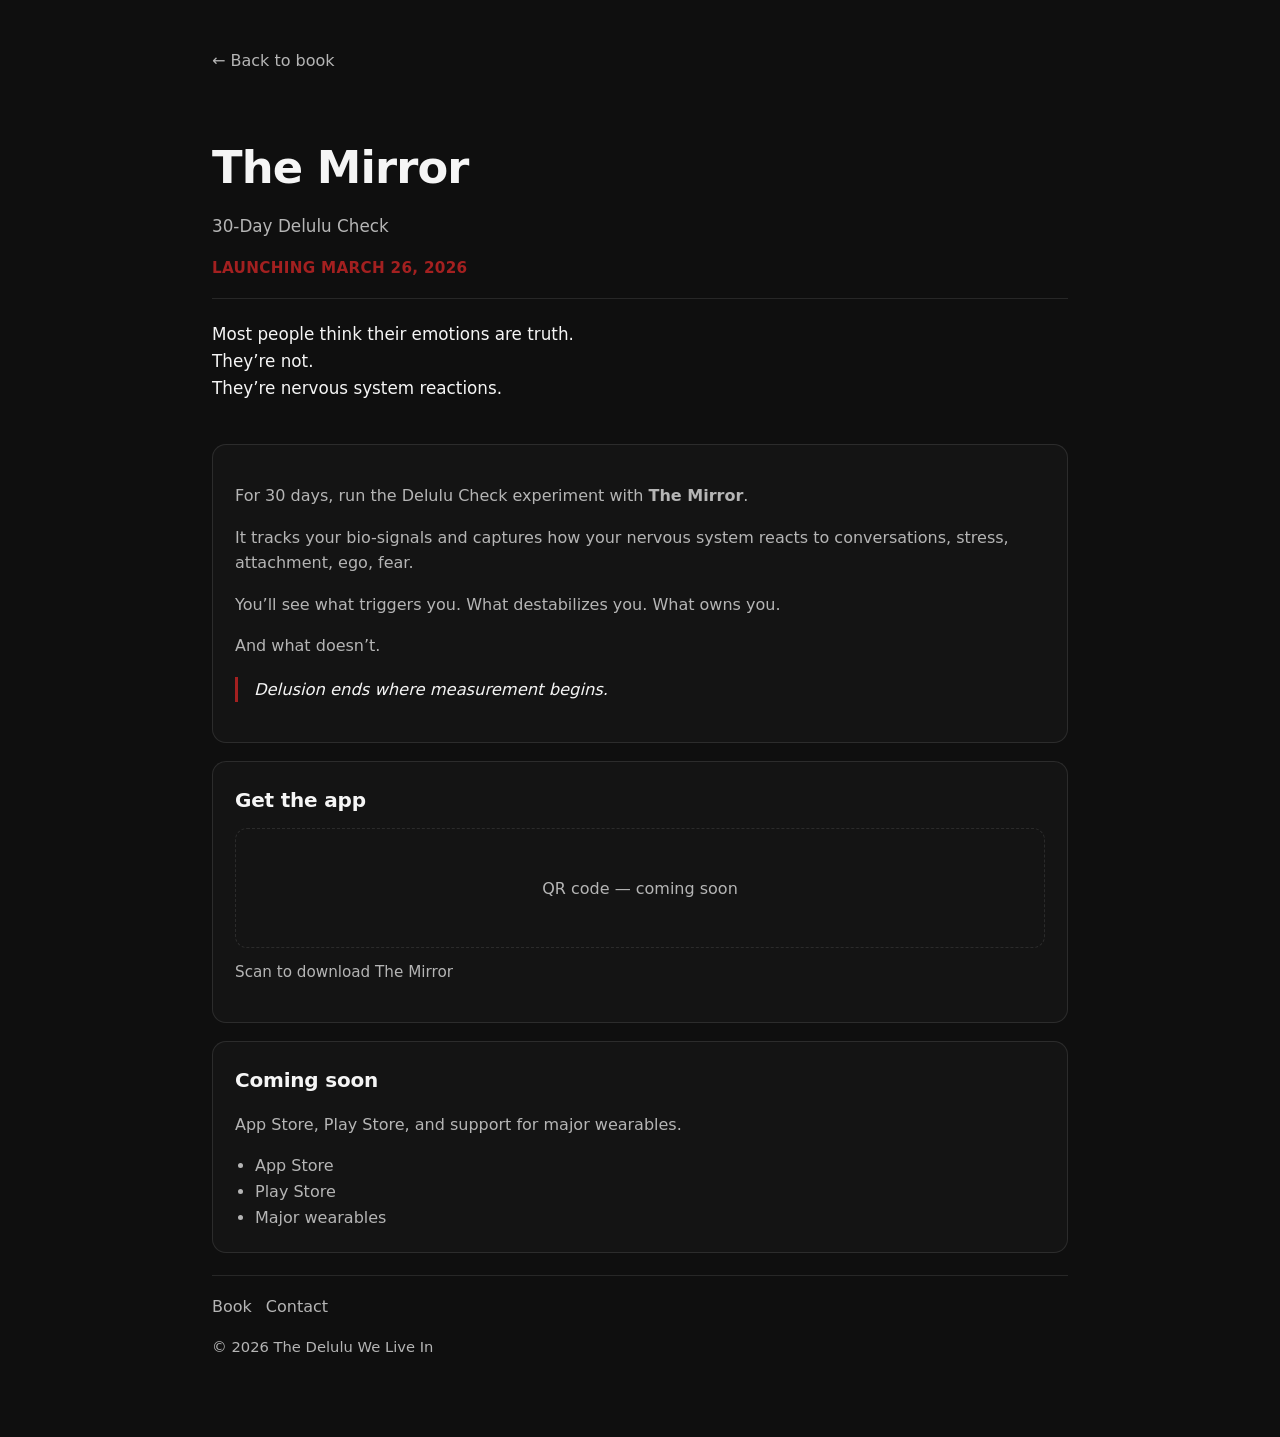
==== app.html @ 4b055ab0 "Revise app and book details across multiple files, updating the app title to "The Mirror" and its de" ====
<!DOCTYPE html>
<html lang="en">
<head>
  <meta charset="UTF-8" />
  <meta name="viewport" content="width=device-width, initial-scale=1.0"/>
  <title>The Mirror — 30-Day Delulu Check | The Delulu We Live In</title>
  <meta name="description" content="The Mirror — the companion app for The Delulu We Live In. A 30-day guided experience to confront the delusions you've been living with. Launching March 26, 2026." />
  <link rel="canonical" href="https://delulubook.com/app/" />
  <link rel="icon" type="image/png" href="images/favicon.png" />
  <link rel="stylesheet" href="style.css">
</head>
<body>

  <a class="skip-link" href="#main-content">Skip to content</a>

  <main id="main-content" class="container">
    <nav class="app-nav">
      <a href="./index.html" class="back-link">← Back to book</a>
    </nav>

    <section class="hero">
      <h1>The Mirror</h1>
      <p class="subtitle">30-Day Delulu Check</p>
      <p class="launch-date">Launching March 26, 2026</p>
    </section>

    <section class="intro">
      <p>
        Most people think their emotions are truth.<br/>
        They’re not.<br/>
        They’re nervous system reactions.
      </p>
    </section>

    <section class="panel">
      <p class="muted">
        For 30 days, run the Delulu Check experiment with <strong>The Mirror</strong>.
      </p>
      <p class="muted">
        It tracks your bio-signals and captures how your nervous system reacts to conversations, stress, attachment, ego, fear.
      </p>
      <p class="muted">
        You’ll see what triggers you. What destabilizes you. What owns you.
      </p>
      <p class="muted">
        And what doesn’t.
      </p>
      <blockquote class="pull-quote">
        Delusion ends where measurement begins.
      </blockquote>
    </section>

    <section class="panel">
      <h2>Get the app</h2>
      <div class="qr-placeholder">
        <p class="muted">QR code — coming soon</p>
      </div>
      <p class="micro">Scan to download The Mirror</p>
    </section>

    <section class="panel">
      <h2>Coming soon</h2>
      <p class="muted">
        App Store, Play Store, and support for major wearables.
      </p>
      <ul class="coming-soon-list">
        <li>App Store</li>
        <li>Play Store</li>
        <li>Major wearables</li>
      </ul>
    </section>

    <footer class="footer">
      <div class="footer-links">
        <a href="./index.html">Book</a>
        <a href="./index.html#contact">Contact</a>
      </div>
      <p class="tiny muted">© <span id="year"></span> The Delulu We Live In</p>
    </footer>
  </main>

  <script>
    document.getElementById("year").textContent = new Date().getFullYear();
  </script>
</body>
</html>
---- style.css ----
:root {
  --bg: #0f0f0f;
  --panel: #141414;
  --fg: #f5f5f5;
  --muted: #b5b5b5;
  --border: rgba(255,255,255,0.10);
  --accent: #ffffff;
  --red: #a32020;
  --red-glow: rgba(163,32,32,0.15);
}

* { box-sizing: border-box; }

html { scroll-behavior: smooth; }

.skip-link {
  position: absolute;
  top: -100px;
  left: 0;
  padding: 10px 16px;
  background: var(--fg);
  color: var(--bg);
  font-weight: 600;
  text-decoration: none;
  z-index: 100;
  transition: top 0.2s ease;
}

.skip-link:focus {
  top: 0;
}

body {
  margin: 0;
  background: var(--bg);
  color: var(--fg);
  font-family: system-ui, -apple-system, BlinkMacSystemFont, "Segoe UI", Roboto, sans-serif;
  line-height: 1.6;
}

.container {
  max-width: 900px;
  margin: 0 auto;
  padding: 48px 22px 64px;
}

.hero {
  padding: 34px 0 18px;
  border-bottom: 1px solid var(--border);
}

.hero-logo {
  display: block;
  margin: 0 auto 18px;
  border-radius: 50%;
}

.hero-cover {
  display: block;
  width: 100%;
  max-width: 260px;
  height: auto;
  margin: 0 auto 24px;
  border-radius: 8px;
  border: 1px solid var(--border);
  box-shadow: 0 12px 40px rgba(0, 0, 0, 0.4), 0 0 60px var(--red-glow);
}

h1 {
  margin: 0 0 10px;
  font-size: clamp(2.1rem, 3.5vw, 3rem);
  letter-spacing: -0.02em;
}

.subtitle {
  margin: 0;
  font-size: 1.05rem;
  color: var(--muted);
}

.hero-teaser {
  margin: 14px auto 0;
  font-size: 1rem;
  color: var(--muted);
  font-style: italic;
  max-width: 28em;
}

.author {
  margin: 10px 0 0;
  color: var(--muted);
}

.launch-date {
  margin: 16px 0 0;
  font-size: 0.95rem;
  font-weight: 600;
  color: var(--red);
  letter-spacing: 0.02em;
  text-transform: uppercase;
}

.hero-cta {
  display: flex;
  gap: 12px;
  flex-wrap: wrap;
  margin-top: 18px;
}

.micro {
  margin-top: 12px;
  color: var(--muted);
  font-size: 0.95rem;
}

.intro {
  padding: 22px 0 10px;
}

.intro p {
  margin: 0 0 14px;
  font-size: 1.05rem;
}

.intro-more {
  color: var(--muted);
  font-size: 1rem;
}

.pull-quote {
  margin: 18px 0;
  padding: 0 0 0 16px;
  border-left: 3px solid var(--red);
  font-style: italic;
  color: var(--fg);
  font-size: 1.02rem;
  line-height: 1.55;
}

.pull-quote.panel-quote {
  margin: 14px 0 18px;
  font-size: 0.98rem;
  color: var(--muted);
}

.panel {
  margin-top: 18px;
  padding: 22px;
  background: var(--panel);
  border: 1px solid var(--border);
  border-radius: 14px;
}

.panel h2 {
  margin: 0 0 10px;
  font-size: 1.25rem;
  letter-spacing: -0.01em;
}

.panel h3 {
  margin: 0 0 8px;
  font-size: 1.1rem;
  letter-spacing: -0.01em;
}

.panel-divider {
  margin: 22px 0;
  border: 0;
  border-top: 1px solid var(--border);
}

.muted { color: var(--muted); }
.tiny { font-size: 0.92rem; }
.actions { margin-top: 12px; }

.grid {
  display: grid;
  grid-template-columns: repeat(2, minmax(0, 1fr));
  gap: 12px;
  margin-top: 14px;
}

@media (max-width: 680px) {
  .grid { grid-template-columns: 1fr; }
}

.card {
  display: block;
  padding: 16px;
  border-radius: 12px;
  border: 1px solid var(--border);
  background: rgba(255,255,255,0.02);
  text-decoration: none;
  color: var(--fg);
  transition: transform 120ms ease, background 120ms ease, border-color 120ms ease;
}

.card:hover {
  transform: translateY(-1px);
  background: rgba(255,255,255,0.04);
  border-color: rgba(255,255,255,0.18);
  box-shadow: 0 4px 20px var(--red-glow);
}

.card-title {
  font-weight: 600;
  margin-bottom: 2px;
}

.card-meta {
  color: var(--muted);
  font-size: 0.95rem;
}

.btn {
  display: inline-flex;
  align-items: center;
  justify-content: center;
  padding: 10px 14px;
  border-radius: 12px;
  border: 1px solid var(--border);
  text-decoration: none;
  color: var(--fg);
  font-weight: 600;
  letter-spacing: -0.01em;
  cursor: pointer;
  background: rgba(255,255,255,0.03);
}

.btn:hover {
  border-color: rgba(255,255,255,0.20);
  background: rgba(255,255,255,0.05);
}

.btn-primary {
  background: var(--accent);
  color: #0f0f0f;
  border-color: rgba(255,255,255,0.35);
}

.btn-primary:hover {
  background: rgba(255,255,255,0.92);
}

.btn-secondary {
  background: rgba(255,255,255,0.04);
}

.site-form label {
  display: block;
  margin-bottom: 6px;
  font-size: 0.95rem;
  color: var(--muted);
}

.notify-form {
  display: flex;
  gap: 10px;
  flex-wrap: wrap;
  align-items: flex-end;
  margin-top: 12px;
}

.notify-form label { margin-bottom: 0; margin-right: 0; }

.notify-form input[type="email"] {
  flex: 1 1 260px;
  padding: 10px 12px;
  border-radius: 12px;
  border: 1px solid var(--border);
  background: rgba(255,255,255,0.03);
  color: var(--fg);
  outline: none;
}

.notify-form input[type="email"]::placeholder {
  color: rgba(245,245,245,0.55);
}

.notify-form input[type="email"]:focus {
  border-color: rgba(255,255,255,0.25);
}

.contact-form {
  display: flex;
  flex-direction: column;
  gap: 12px;
  max-width: 420px;
  margin-top: 12px;
}

.contact-form input[type="email"],
.contact-form textarea {
  width: 100%;
  padding: 10px 12px;
  border-radius: 12px;
  border: 1px solid var(--border);
  background: rgba(255,255,255,0.03);
  color: var(--fg);
  font: inherit;
  outline: none;
  resize: vertical;
}

.contact-form textarea {
  min-height: 100px;
}

.contact-form input[type="email"]::placeholder,
.contact-form textarea::placeholder {
  color: rgba(245,245,245,0.55);
}

.contact-form input[type="email"]:focus,
.contact-form textarea:focus {
  border-color: rgba(255,255,255,0.25);
}

.impact-box {
  margin-top: 12px;
  border: 1px solid var(--border);
  border-radius: 12px;
  overflow: hidden;
}

.impact-row {
  display: flex;
  justify-content: space-between;
  gap: 14px;
  padding: 12px 14px;
  background: rgba(255,255,255,0.02);
  border-top: 1px solid var(--border);
}

.impact-row:first-child { border-top: 0; }

.impact-label { color: var(--muted); }
.impact-value { font-weight: 600; }

.footer {
  margin-top: 22px;
  padding-top: 18px;
  border-top: 1px solid var(--border);
}

.footer-brand {
  display: flex;
  align-items: center;
  gap: 8px;
  margin-bottom: 10px;
}

.footer-logo {
  border-radius: 50%;
}

.footer-links {
  display: flex;
  gap: 14px;
  flex-wrap: wrap;
  margin-bottom: 10px;
}

.footer a {
  color: var(--muted);
  text-decoration: none;
}

.footer a:hover { color: var(--fg); }

.back-link {
  color: var(--muted);
  text-decoration: none;
}

.back-link:hover { color: var(--fg); }

.app-nav {
  margin-bottom: 24px;
}

.qr-placeholder {
  min-height: 120px;
  display: flex;
  align-items: center;
  justify-content: center;
  padding: 24px;
  border: 1px dashed var(--border);
  border-radius: 12px;
  margin: 12px 0;
}

.qr-placeholder img {
  display: block;
}

.coming-soon-list {
  margin: 12px 0 0;
  padding-left: 1.25em;
  color: var(--muted);
}

.launch-badge {
  display: inline-block;
  margin-top: 10px;
  padding: 6px 14px;
  font-size: 0.92rem;
  font-weight: 600;
  color: var(--fg);
  background: var(--red);
  border-radius: 8px;
}

.panel-highlight {
  border-color: var(--red);
  background: linear-gradient(135deg, var(--panel), rgba(163,32,32,0.08));
}

.sr-only {
  position: absolute;
  width: 1px;
  height: 1px;
  padding: 0;
  margin: -1px;
  overflow: hidden;
  clip: rect(0,0,0,0);
  white-space: nowrap;
  border: 0;
}
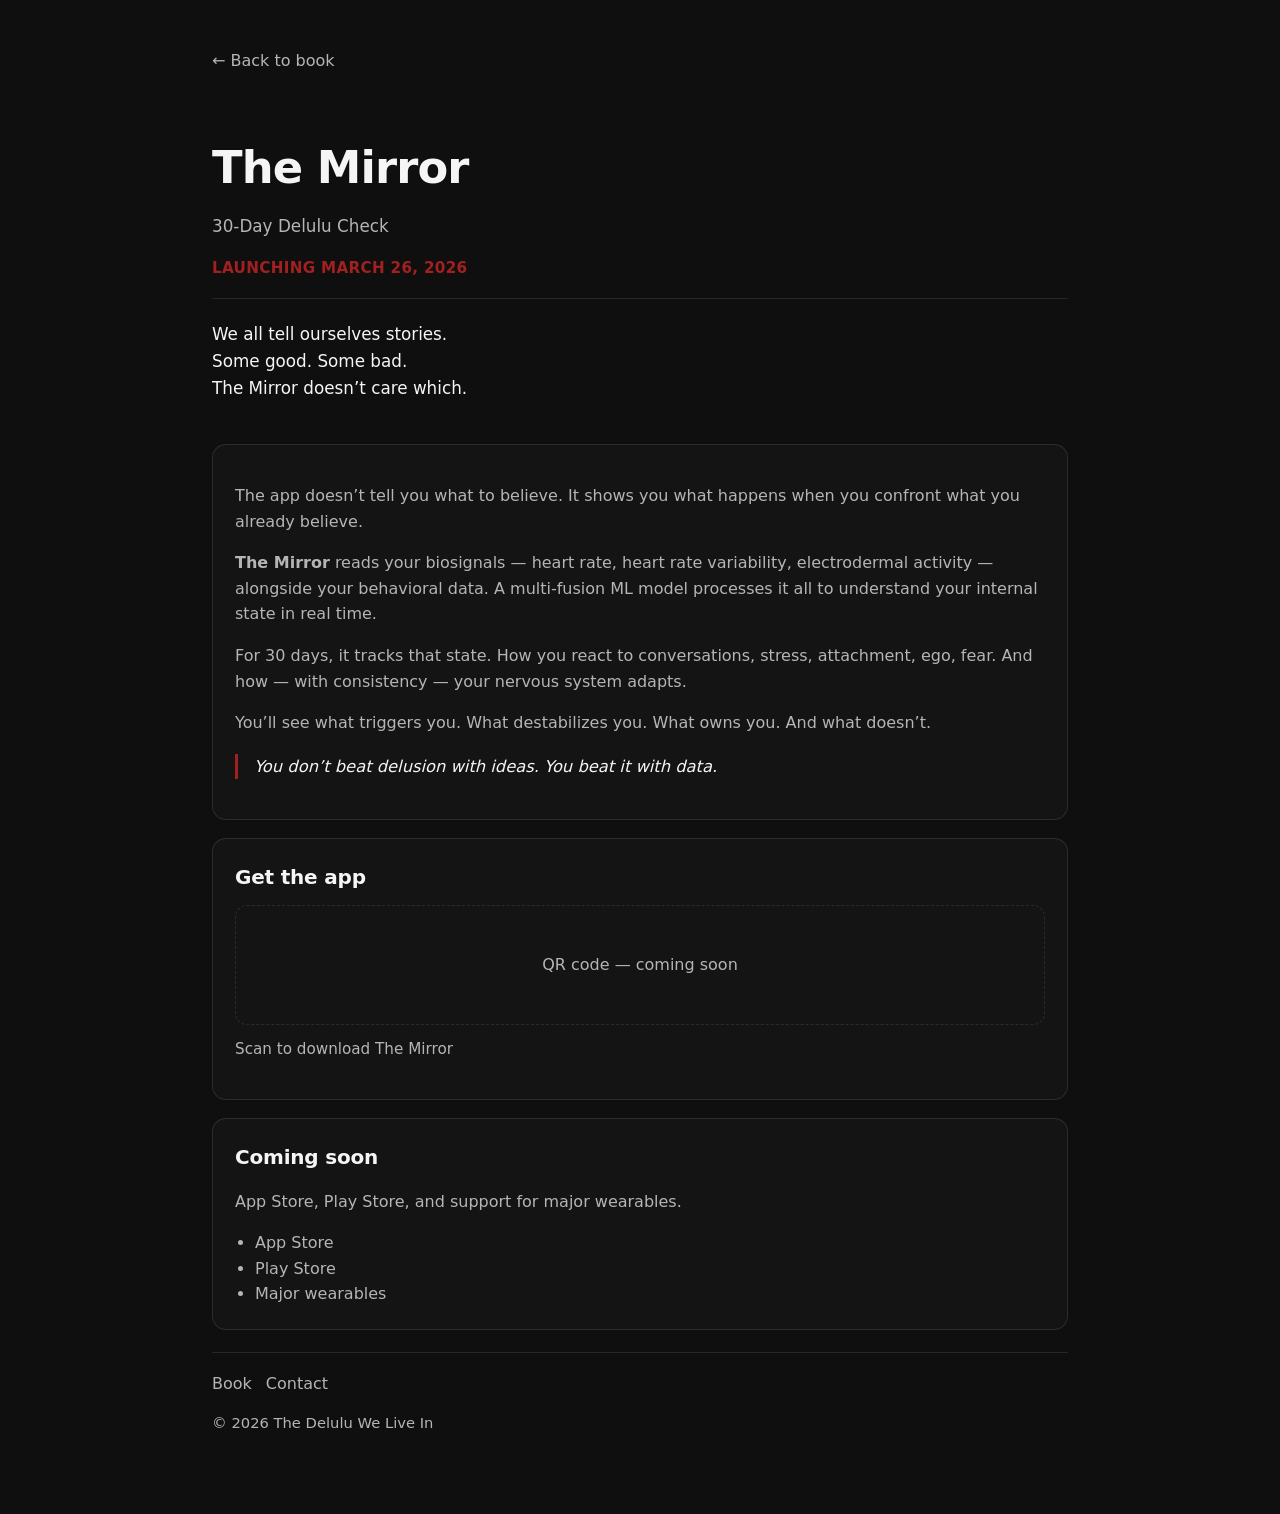
==== commit 8c3f5009: "Revise content across app.html, index.html, and style.css to enhance messaging for "The Mirror" app," ====
--- a/app.html
+++ b/app.html
@@ -26,27 +26,27 @@
 
     <section class="intro">
       <p>
-        Most people think their emotions are truth.<br/>
-        They’re not.<br/>
-        They’re nervous system reactions.
+        We all tell ourselves stories.<br/>
+        Some good. Some bad.<br/>
+        The Mirror doesn’t care which.
       </p>
     </section>
 
     <section class="panel">
       <p class="muted">
-        For 30 days, run the Delulu Check experiment with <strong>The Mirror</strong>.
+        The app doesn’t tell you what to believe. It shows you what happens when you confront what you already believe.
       </p>
       <p class="muted">
-        It tracks your bio-signals and captures how your nervous system reacts to conversations, stress, attachment, ego, fear.
+        <strong>The Mirror</strong> reads your biosignals — heart rate, heart rate variability, electrodermal activity — alongside your behavioral data. A multi-fusion ML model processes it all to understand your internal state in real time.
       </p>
       <p class="muted">
-        You’ll see what triggers you. What destabilizes you. What owns you.
+        For 30 days, it tracks that state. How you react to conversations, stress, attachment, ego, fear. And how — with consistency — your nervous system adapts.
       </p>
       <p class="muted">
-        And what doesn’t.
+        You’ll see what triggers you. What destabilizes you. What owns you. And what doesn’t.
       </p>
       <blockquote class="pull-quote">
-        Delusion ends where measurement begins.
+        You don’t beat delusion with ideas. You beat it with data.
       </blockquote>
     </section>
 
--- a/style.css
+++ b/style.css
@@ -400,6 +400,93 @@
   color: var(--muted);
 }
 
+.story {
+  padding: 22px 0;
+}
+
+.story p {
+  margin: 0 0 6px;
+  font-size: 1.05rem;
+  color: var(--muted);
+  line-height: 1.6;
+}
+
+.story strong {
+  color: var(--fg);
+}
+
+.story em {
+  color: var(--fg);
+}
+
+.story-signature {
+  margin-top: 28px !important;
+  font-size: 1.1rem;
+  font-style: italic;
+  color: var(--fg) !important;
+  letter-spacing: 0.01em;
+}
+
+.story-divider {
+  margin: 28px 0;
+  border: 0;
+  border-top: 1px solid var(--border);
+}
+
+/* --- Editions section --- */
+
+.editions-intro {
+  margin-bottom: 0;
+}
+
+.editions-intro p {
+  margin: 0 0 4px;
+  font-size: 1.02rem;
+  color: var(--muted);
+  line-height: 1.6;
+}
+
+.editions-intro strong {
+  color: var(--fg);
+}
+
+.edition-card {
+  margin-top: 22px;
+  padding: 18px 0 0 18px;
+  border-left: 3px solid var(--border);
+}
+
+.edition-card h3 {
+  margin: 0 0 2px;
+  font-size: 1.1rem;
+  color: var(--fg);
+}
+
+.edition-spec {
+  display: inline-block;
+  margin-bottom: 10px;
+  font-size: 0.88rem;
+  color: var(--muted);
+  letter-spacing: 0.02em;
+  text-transform: uppercase;
+}
+
+.edition-card p {
+  margin: 0 0 4px;
+  font-size: 1rem;
+  color: var(--muted);
+  line-height: 1.6;
+}
+
+.edition-card strong {
+  color: var(--fg);
+}
+
+.edition-original  { border-left-color: #c0392b; }
+.edition-archive   { border-left-color: #2e86c1; }
+.edition-personal  { border-left-color: #b5b5b5; }
+.edition-premium   { border-left-color: #d4a843; }
+
 .launch-badge {
   display: inline-block;
   margin-top: 10px;
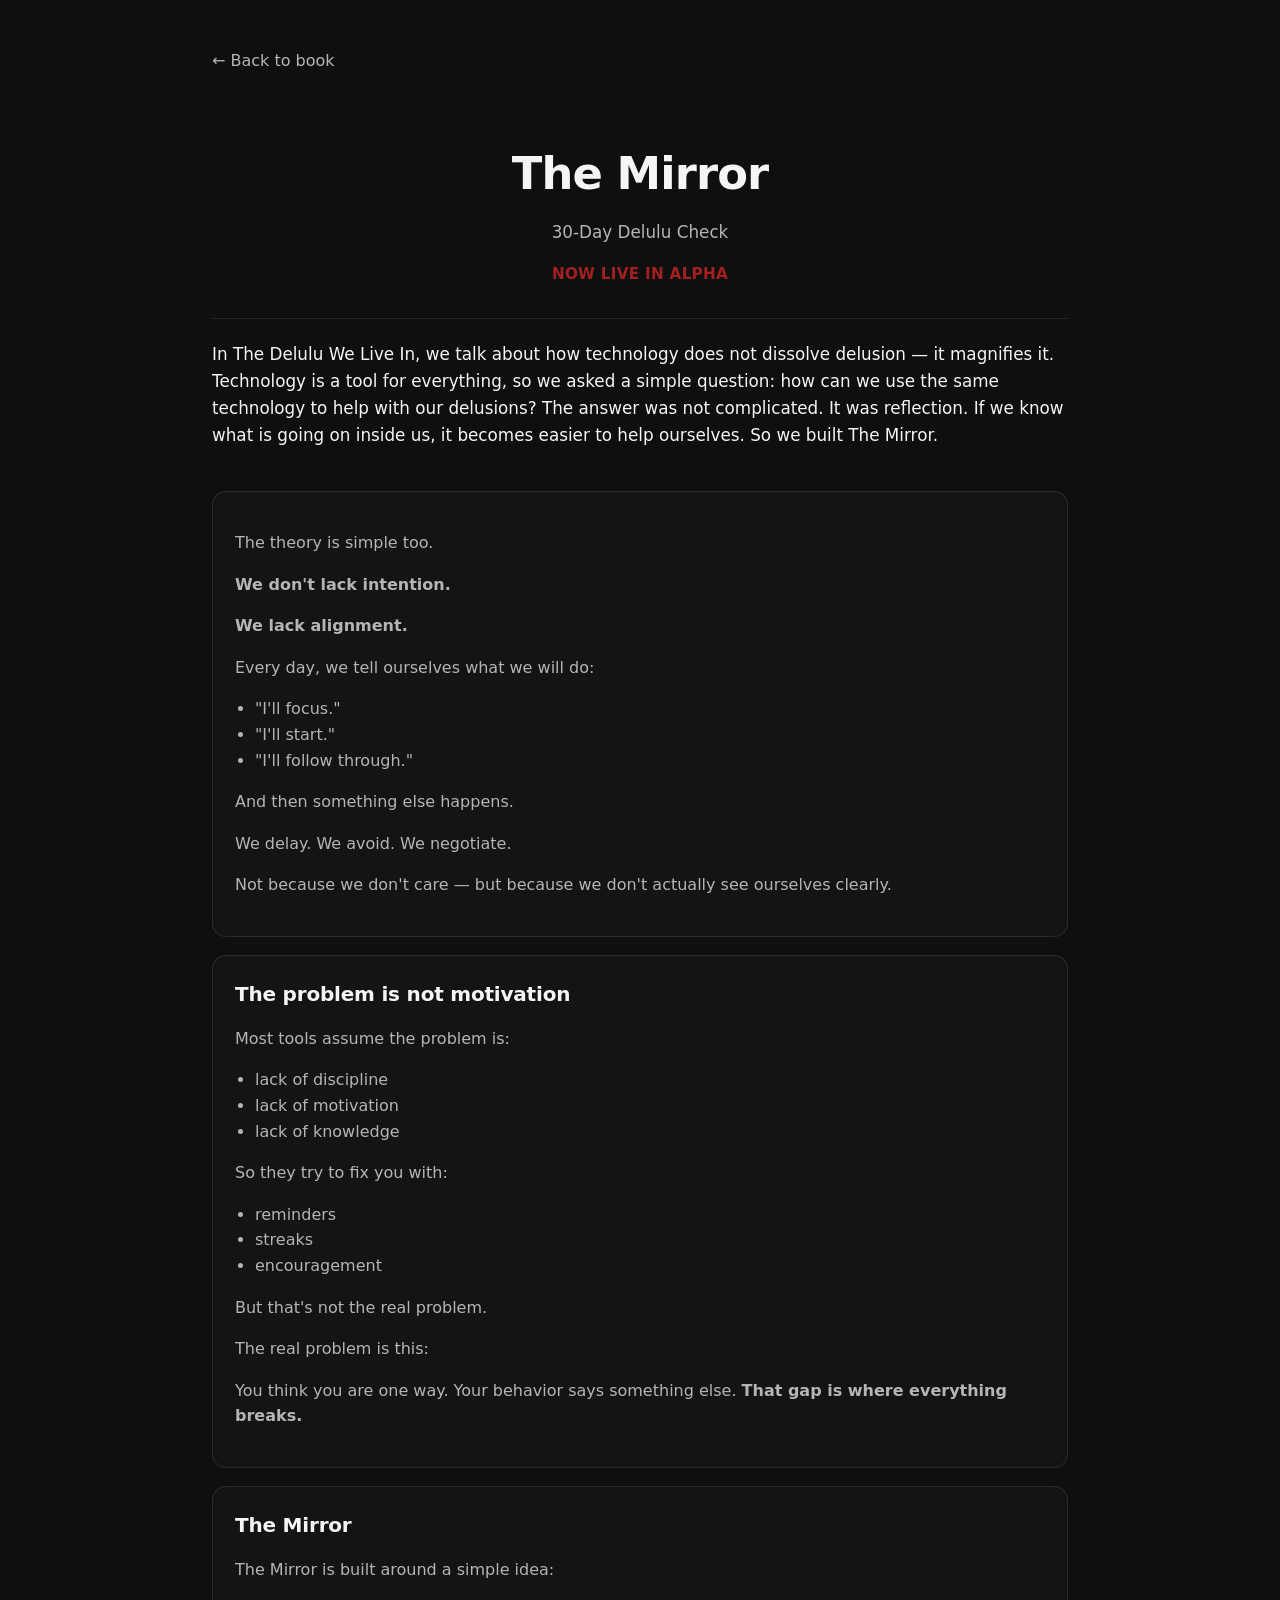
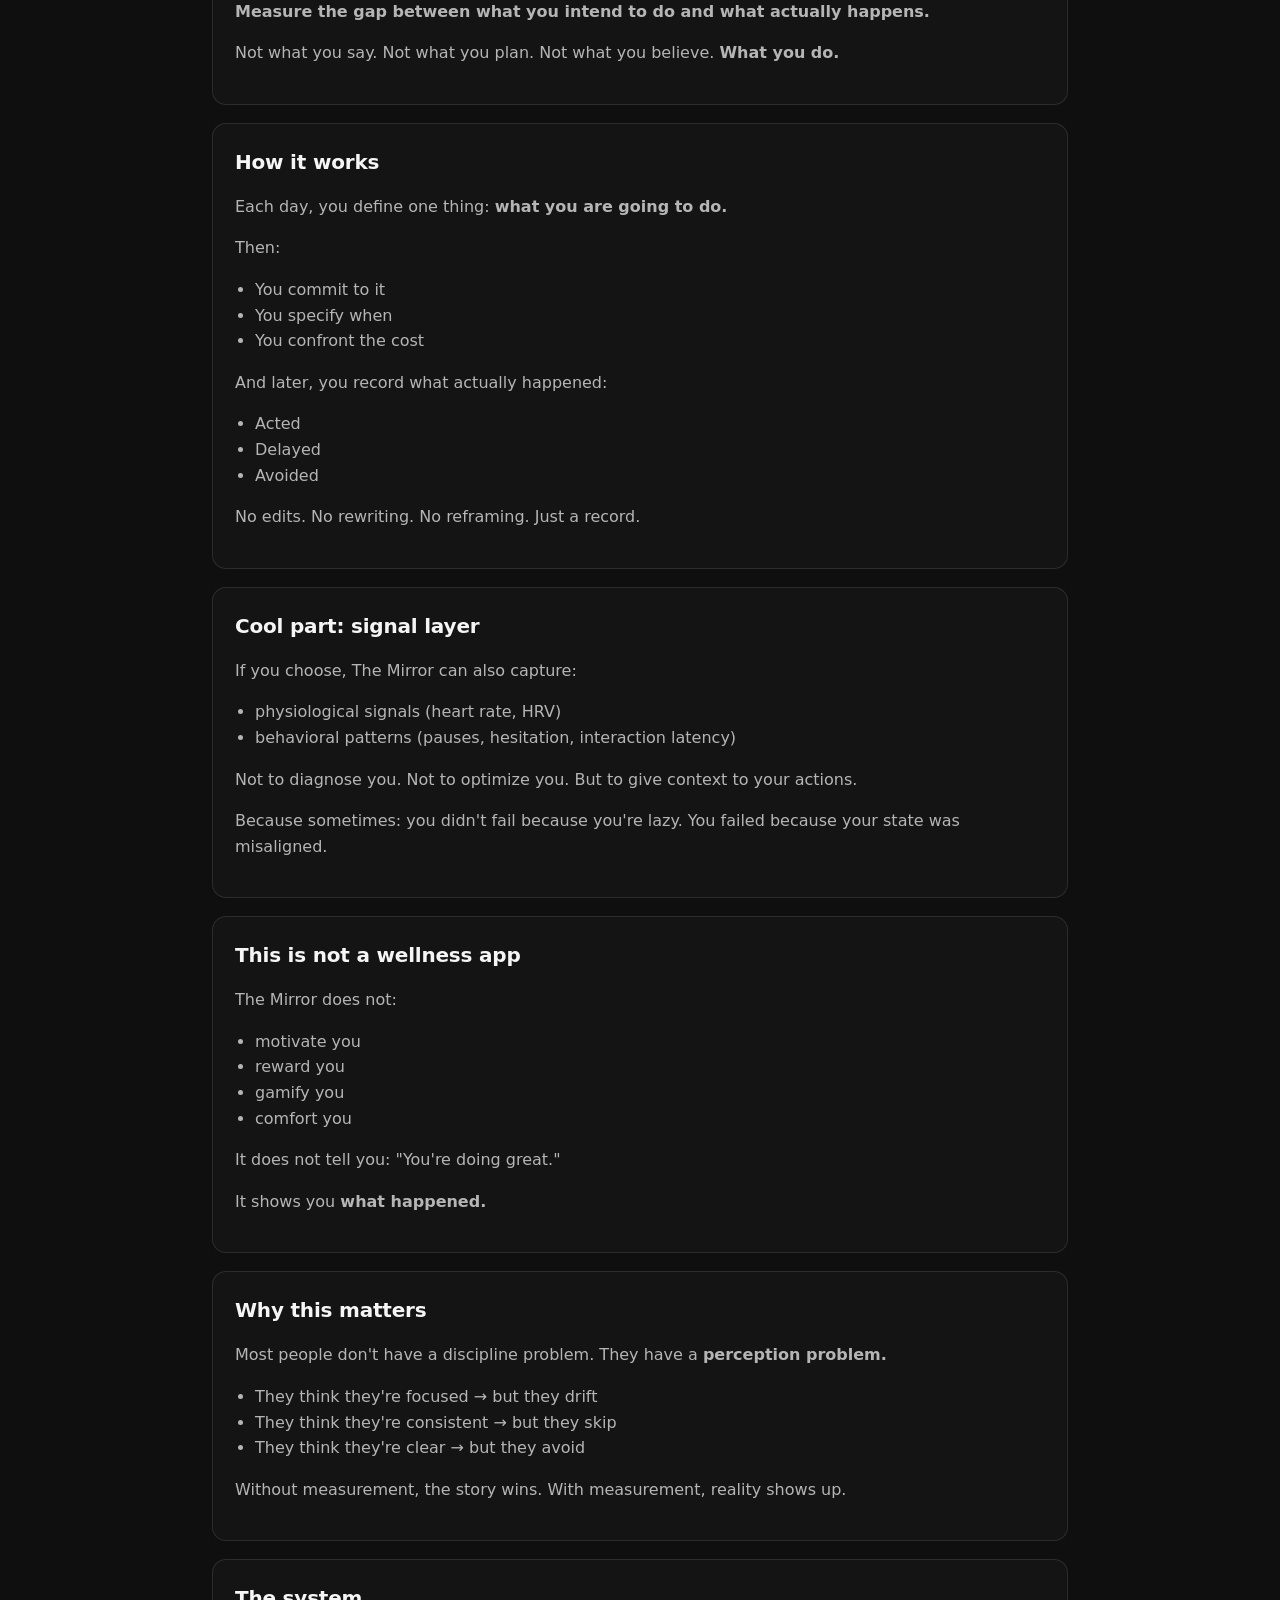
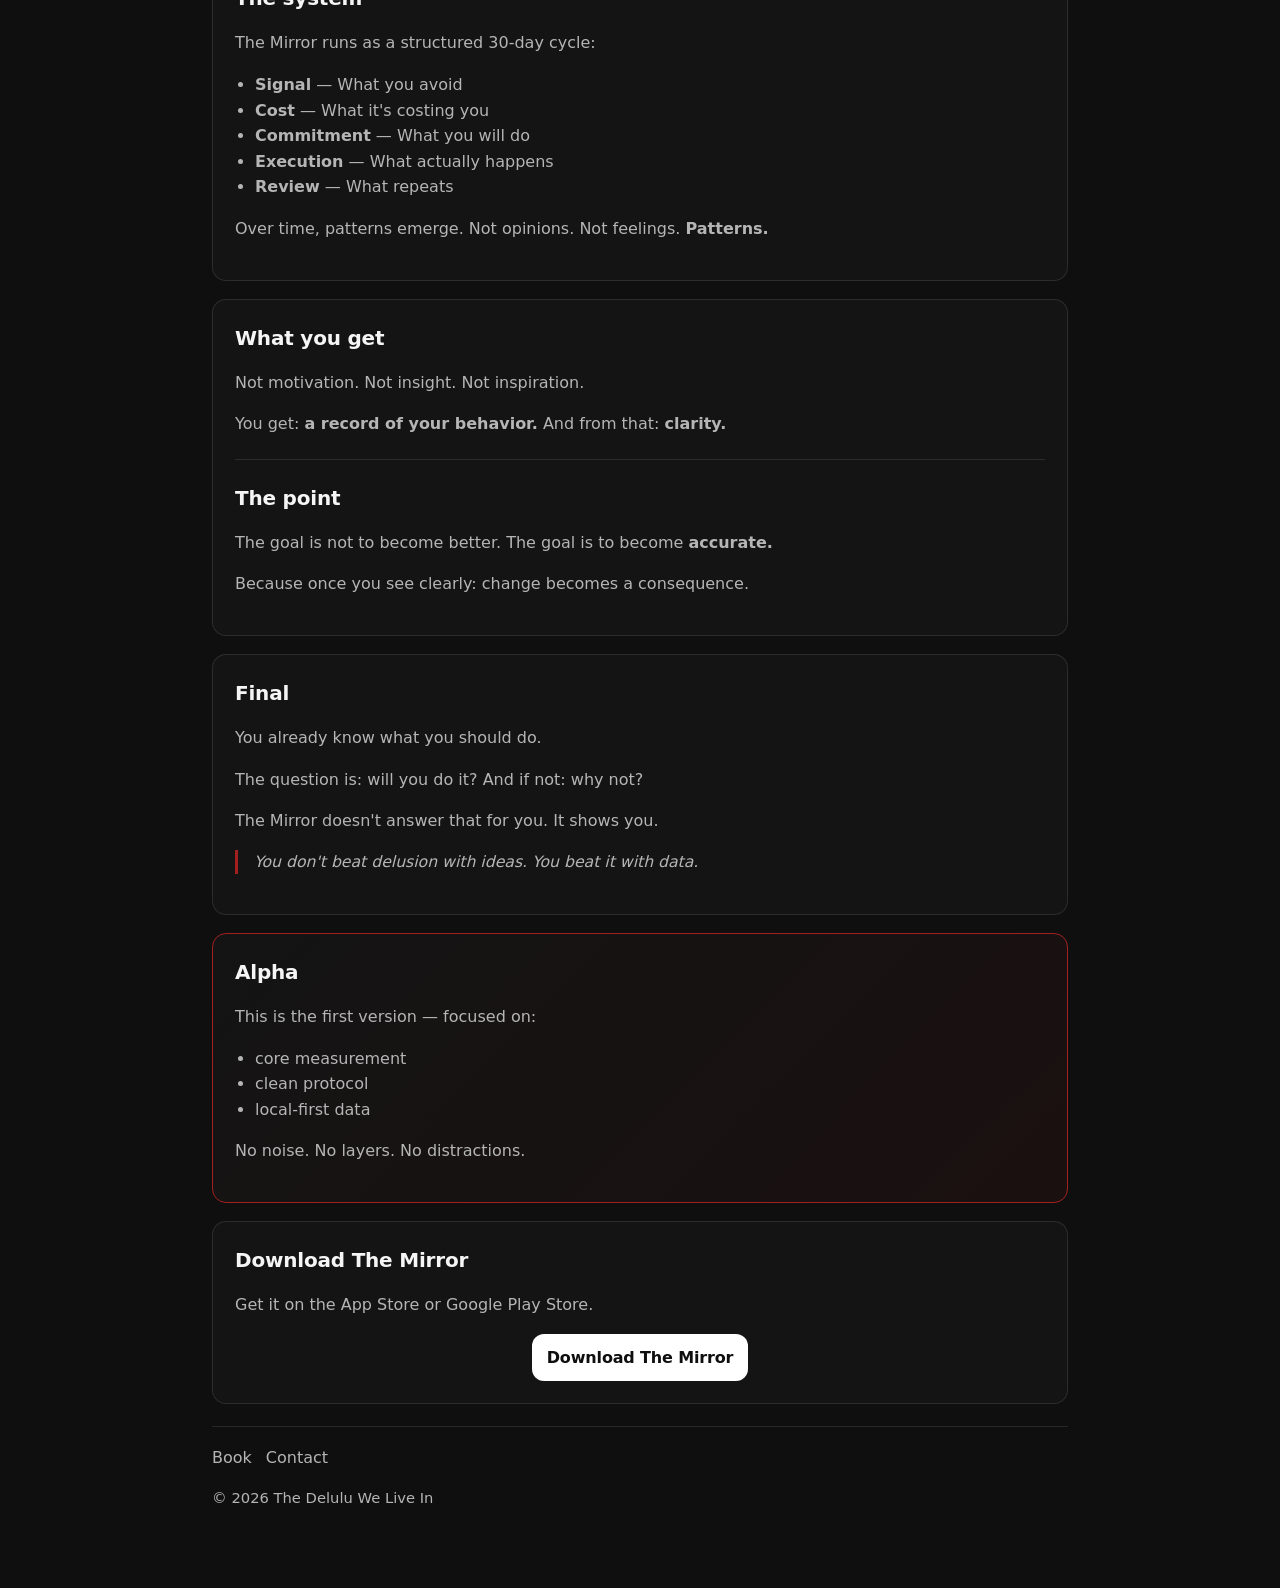
==== commit 4274f696: "Revise content in app.html and index.html to enhance messaging for "The Mirror" app, updating the de" ====
--- a/app.html
+++ b/app.html
@@ -4,7 +4,7 @@
   <meta charset="UTF-8" />
   <meta name="viewport" content="width=device-width, initial-scale=1.0"/>
   <title>The Mirror — 30-Day Delulu Check | The Delulu We Live In</title>
-  <meta name="description" content="The Mirror — the companion app for The Delulu We Live In. A 30-day guided experience to confront the delusions you've been living with. Launching March 26, 2026." />
+  <meta name="description" content="The Mirror — companion app for The Delulu We Live In. Measure the gap between what you intend and what you do. Alpha: core measurement, clean protocol, local-first data." />
   <link rel="canonical" href="https://delulubook.com/app/" />
   <link rel="icon" type="image/png" href="images/favicon.png" />
   <link rel="stylesheet" href="style.css">
@@ -21,53 +21,159 @@
     <section class="hero">
       <h1>The Mirror</h1>
       <p class="subtitle">30-Day Delulu Check</p>
-      <p class="launch-date">Launching March 26, 2026</p>
+      <p class="launch-date">Now live in Alpha</p>
     </section>
 
     <section class="intro">
       <p>
-        We all tell ourselves stories.<br/>
-        Some good. Some bad.<br/>
-        The Mirror doesn’t care which.
+        In The Delulu We Live In, we talk about how technology does not dissolve delusion — it magnifies it. Technology is a tool for everything, so we asked a simple question: how can we use the same technology to help with our delusions? The answer was not complicated. It was reflection. If we know what is going on inside us, it becomes easier to help ourselves. So we built The Mirror.
       </p>
     </section>
 
     <section class="panel">
-      <p class="muted">
-        The app doesn’t tell you what to believe. It shows you what happens when you confront what you already believe.
-      </p>
-      <p class="muted">
-        <strong>The Mirror</strong> reads your biosignals — heart rate, heart rate variability, electrodermal activity — alongside your behavioral data. A multi-fusion ML model processes it all to understand your internal state in real time.
-      </p>
-      <p class="muted">
-        For 30 days, it tracks that state. How you react to conversations, stress, attachment, ego, fear. And how — with consistency — your nervous system adapts.
-      </p>
-      <p class="muted">
-        You’ll see what triggers you. What destabilizes you. What owns you. And what doesn’t.
-      </p>
-      <blockquote class="pull-quote">
-        You don’t beat delusion with ideas. You beat it with data.
+      <p class="muted">The theory is simple too.</p>
+      <p class="muted"><strong>We don't lack intention.</strong></p>
+      <p class="muted"><strong>We lack alignment.</strong></p>
+      <p class="muted">Every day, we tell ourselves what we will do:</p>
+      <ul class="coming-soon-list">
+        <li>"I'll focus."</li>
+        <li>"I'll start."</li>
+        <li>"I'll follow through."</li>
+      </ul>
+      <p class="muted">And then something else happens.</p>
+      <p class="muted">We delay. We avoid. We negotiate.</p>
+      <p class="muted">Not because we don't care — but because we don't actually see ourselves clearly.</p>
+    </section>
+
+    <section class="panel">
+      <h2>The problem is not motivation</h2>
+      <p class="muted">Most tools assume the problem is:</p>
+      <ul class="coming-soon-list">
+        <li>lack of discipline</li>
+        <li>lack of motivation</li>
+        <li>lack of knowledge</li>
+      </ul>
+      <p class="muted">So they try to fix you with:</p>
+      <ul class="coming-soon-list">
+        <li>reminders</li>
+        <li>streaks</li>
+        <li>encouragement</li>
+      </ul>
+      <p class="muted">But that's not the real problem.</p>
+      <p class="muted">The real problem is this:</p>
+      <p class="muted">You think you are one way. Your behavior says something else. <strong>That gap is where everything breaks.</strong></p>
+    </section>
+
+    <section class="panel">
+      <h2>The Mirror</h2>
+      <p class="muted">The Mirror is built around a simple idea:</p>
+      <p class="muted"><strong>Measure the gap between what you intend to do and what actually happens.</strong></p>
+      <p class="muted">Not what you say. Not what you plan. Not what you believe. <strong>What you do.</strong></p>
+    </section>
+
+    <section class="panel">
+      <h2>How it works</h2>
+      <p class="muted">Each day, you define one thing: <strong>what you are going to do.</strong></p>
+      <p class="muted">Then:</p>
+      <ul class="coming-soon-list">
+        <li>You commit to it</li>
+        <li>You specify when</li>
+        <li>You confront the cost</li>
+      </ul>
+      <p class="muted">And later, you record what actually happened:</p>
+      <ul class="coming-soon-list">
+        <li>Acted</li>
+        <li>Delayed</li>
+        <li>Avoided</li>
+      </ul>
+      <p class="muted">No edits. No rewriting. No reframing. Just a record.</p>
+    </section>
+
+    <section class="panel">
+      <h2>Cool part: signal layer</h2>
+      <p class="muted">If you choose, The Mirror can also capture:</p>
+      <ul class="coming-soon-list">
+        <li>physiological signals (heart rate, HRV)</li>
+        <li>behavioral patterns (pauses, hesitation, interaction latency)</li>
+      </ul>
+      <p class="muted">Not to diagnose you. Not to optimize you. But to give context to your actions.</p>
+      <p class="muted">Because sometimes: you didn't fail because you're lazy. You failed because your state was misaligned.</p>
+    </section>
+
+    <section class="panel">
+      <h2>This is not a wellness app</h2>
+      <p class="muted">The Mirror does not:</p>
+      <ul class="coming-soon-list">
+        <li>motivate you</li>
+        <li>reward you</li>
+        <li>gamify you</li>
+        <li>comfort you</li>
+      </ul>
+      <p class="muted">It does not tell you: "You're doing great."</p>
+      <p class="muted">It shows you <strong>what happened.</strong></p>
+    </section>
+
+    <section class="panel">
+      <h2>Why this matters</h2>
+      <p class="muted">Most people don't have a discipline problem. They have a <strong>perception problem.</strong></p>
+      <ul class="coming-soon-list">
+        <li>They think they're focused → but they drift</li>
+        <li>They think they're consistent → but they skip</li>
+        <li>They think they're clear → but they avoid</li>
+      </ul>
+      <p class="muted">Without measurement, the story wins. With measurement, reality shows up.</p>
+    </section>
+
+    <section class="panel">
+      <h2>The system</h2>
+      <p class="muted">The Mirror runs as a structured 30-day cycle:</p>
+      <ul class="coming-soon-list">
+        <li><strong>Signal</strong> — What you avoid</li>
+        <li><strong>Cost</strong> — What it's costing you</li>
+        <li><strong>Commitment</strong> — What you will do</li>
+        <li><strong>Execution</strong> — What actually happens</li>
+        <li><strong>Review</strong> — What repeats</li>
+      </ul>
+      <p class="muted">Over time, patterns emerge. Not opinions. Not feelings. <strong>Patterns.</strong></p>
+    </section>
+
+    <section class="panel">
+      <h2>What you get</h2>
+      <p class="muted">Not motivation. Not insight. Not inspiration.</p>
+      <p class="muted">You get: <strong>a record of your behavior.</strong> And from that: <strong>clarity.</strong></p>
+      <hr class="panel-divider" />
+      <h2>The point</h2>
+      <p class="muted">The goal is not to become better. The goal is to become <strong>accurate.</strong></p>
+      <p class="muted">Because once you see clearly: change becomes a consequence.</p>
+    </section>
+
+    <section class="panel">
+      <h2>Final</h2>
+      <p class="muted">You already know what you should do.</p>
+      <p class="muted">The question is: will you do it? And if not: why not?</p>
+      <p class="muted">The Mirror doesn't answer that for you. It shows you.</p>
+      <blockquote class="pull-quote panel-quote">
+        You don't beat delusion with ideas. You beat it with data.
       </blockquote>
     </section>
 
-    <section class="panel">
-      <h2>Get the app</h2>
-      <div class="qr-placeholder">
-        <p class="muted">QR code — coming soon</p>
-      </div>
-      <p class="micro">Scan to download The Mirror</p>
+    <section class="panel panel-highlight">
+      <h2>Alpha</h2>
+      <p class="muted">This is the first version — focused on:</p>
+      <ul class="coming-soon-list">
+        <li>core measurement</li>
+        <li>clean protocol</li>
+        <li>local-first data</li>
+      </ul>
+      <p class="muted">No noise. No layers. No distractions.</p>
     </section>
 
-    <section class="panel">
-      <h2>Coming soon</h2>
-      <p class="muted">
-        App Store, Play Store, and support for major wearables.
-      </p>
-      <ul class="coming-soon-list">
-        <li>App Store</li>
-        <li>Play Store</li>
-        <li>Major wearables</li>
-      </ul>
+    <section id="download" class="panel">
+      <h2>Download The Mirror</h2>
+      <p class="muted">Get it on the App Store or Google Play Store.</p>
+      <div class="actions hero-cta">
+        <a class="btn btn-primary" href="https://onelink.to/f4psqh" target="_blank" rel="noopener noreferrer">Download The Mirror</a>
+      </div>
     </section>
 
     <footer class="footer">
--- a/style.css
+++ b/style.css
@@ -45,14 +45,18 @@
 }
 
 .hero {
-  padding: 34px 0 18px;
+  padding: 40px 0 32px;
   border-bottom: 1px solid var(--border);
+  text-align: center;
 }
 
 .hero-logo {
   display: block;
-  margin: 0 auto 18px;
-  border-radius: 50%;
+  width: 100%;
+  max-width: 220px;
+  height: auto;
+  margin: 0 auto 32px;
+  border-radius: 8px;
 }
 
 .hero-cover {
@@ -60,7 +64,23 @@
   width: 100%;
   max-width: 260px;
   height: auto;
-  margin: 0 auto 24px;
+  margin: 0 auto 40px;
+  border-radius: 8px;
+  border: 1px solid var(--border);
+  box-shadow: 0 12px 40px rgba(0, 0, 0, 0.4), 0 0 60px var(--red-glow);
+}
+
+.book-cover-section {
+  padding: 24px 0 32px;
+  text-align: center;
+}
+
+.book-cover-img {
+  display: block;
+  width: 100%;
+  max-width: 260px;
+  height: auto;
+  margin: 0 auto;
   border-radius: 8px;
   border: 1px solid var(--border);
   box-shadow: 0 12px 40px rgba(0, 0, 0, 0.4), 0 0 60px var(--red-glow);
@@ -84,11 +104,12 @@
   color: var(--muted);
   font-style: italic;
   max-width: 28em;
+  text-align: center;
 }
 
 .author {
   margin: 10px 0 0;
-  color: var(--muted);
+  color: white;
 }
 
 .launch-date {
@@ -104,6 +125,7 @@
   display: flex;
   gap: 12px;
   flex-wrap: wrap;
+  justify-content: center;
   margin-top: 18px;
 }
 
@@ -171,7 +193,12 @@
 
 .muted { color: var(--muted); }
 .tiny { font-size: 0.92rem; }
-.actions { margin-top: 12px; }
+.actions {
+  margin-top: 12px;
+  display: flex;
+  flex-wrap: wrap;
+  gap: 12px;
+}
 
 .grid {
   display: grid;
@@ -351,7 +378,11 @@
 }
 
 .footer-logo {
-  border-radius: 50%;
+  display: block;
+  width: 32px;
+  height: 32px;
+  object-fit: contain;
+  border-radius: 4px;
 }
 
 .footer-links {
@@ -462,14 +493,6 @@
   color: var(--fg);
 }
 
-.edition-spec {
-  display: inline-block;
-  margin-bottom: 10px;
-  font-size: 0.88rem;
-  color: var(--muted);
-  letter-spacing: 0.02em;
-  text-transform: uppercase;
-}
 
 .edition-card p {
   margin: 0 0 4px;
